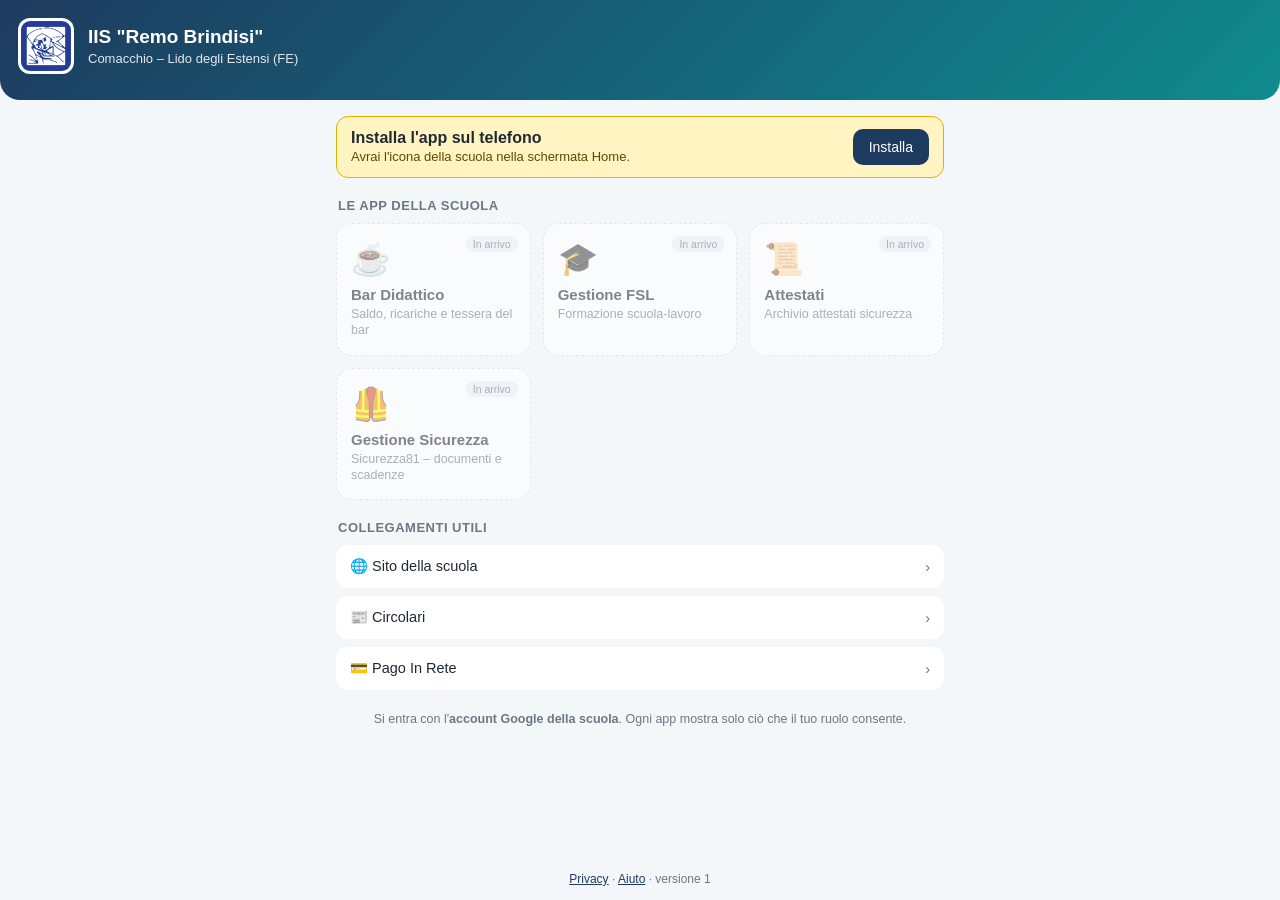
==== sito/index.html @ 9ac622b9 "Portale IIS Remo Brindisi 1.0: app installabile e materiale per Google Play Co-Authored-By: Claude O" ====
<!DOCTYPE html>
<html lang="it">
<head>
<meta charset="utf-8">
<meta name="viewport" content="width=device-width, initial-scale=1, viewport-fit=cover">
<title>IIS "Remo Brindisi" – App della scuola</title>
<meta name="description" content="Le app dell'IIS Remo Brindisi di Comacchio – Lido degli Estensi: Bar Didattico, Gestione FSL, Attestati, Gestione Sicurezza.">
<meta name="theme-color" content="#1d3a5f">
<link rel="manifest" href="manifest.webmanifest">
<link rel="icon" type="image/png" sizes="32x32" href="icone/favicon-32.png">
<link rel="icon" type="image/png" sizes="48x48" href="icone/favicon-48.png">
<link rel="apple-touch-icon" href="icone/apple-touch-icon.png">
<meta name="apple-mobile-web-app-capable" content="yes">
<meta name="apple-mobile-web-app-title" content="Brindisi">
<meta name="apple-mobile-web-app-status-bar-style" content="black-translucent">
<link rel="stylesheet" href="stile.css">
</head>
<body>
<header class="testa">
  <img class="logo" src="icone/logo.png" alt="Logo IIS Remo Brindisi" width="56" height="56">
  <div>
    <h1 id="nomeScuola">IIS "Remo Brindisi"</h1>
    <p id="sottotitolo">Comacchio – Lido degli Estensi (FE)</p>
  </div>
</header>

<main>
  <div id="installa" class="installa" hidden>
    <div><b>Installa l'app sul telefono</b><span id="installaTesto">Avrai l'icona della scuola nella schermata Home.</span></div>
    <button id="installaBtn" type="button">Installa</button>
  </div>

  <h2>Le app della scuola</h2>
  <div id="griglia" class="griglia"></div>

  <h2 id="titoloLink">Collegamenti utili</h2>
  <div id="collegamenti"></div>

  <p class="nota">Si entra con l'<b>account Google della scuola</b>. Ogni app mostra solo ciò che il tuo ruolo consente.</p>
</main>

<footer>
  <a href="privacy.html">Privacy</a> · <a href="aiuto.html">Aiuto</a> · <span id="versione"></span>
</footer>

<script src="config.js"></script>
<script src="app.js"></script>
</body>
</html>
---- sito/stile.css ----
:root { --blu: #1d3a5f; --blu-logo: #243c96; --acqua: #0f8b8d; --chiaro: #f4f7fa; --bordo: #d5dee8; --testo: #1f2933; --grigio: #6b7785; }
* { box-sizing: border-box; }
html, body { margin: 0; padding: 0; }
body { font-family: "Segoe UI", Roboto, Arial, sans-serif; color: var(--testo); background: var(--chiaro); min-height: 100vh; display: flex; flex-direction: column; }
a { color: var(--blu); }
.testa { background: linear-gradient(135deg, var(--blu), var(--acqua)); color: #fff; display: flex; gap: 14px; align-items: center;
  padding: calc(18px + env(safe-area-inset-top)) 18px 26px; border-radius: 0 0 20px 20px; }
.logo { width: 56px; height: 56px; border-radius: 12px; background: #fff; padding: 3px; flex: none; }
.testa h1 { font-size: 19px; margin: 0; }
.testa p { margin: 3px 0 0; font-size: 13px; opacity: .88; }
main { flex: 1; width: 100%; max-width: 640px; margin: 0 auto; padding: 0 16px 20px; }
h2 { font-size: 13px; color: var(--grigio); text-transform: uppercase; letter-spacing: .5px; margin: 20px 2px 10px; }
.griglia { display: grid; grid-template-columns: 1fr 1fr; gap: 12px; }
.tile { display: block; background: #fff; border-radius: 16px; padding: 16px 14px; text-decoration: none; color: inherit; box-shadow: 0 2px 8px rgba(0,0,0,.08); border: 1px solid transparent; position: relative; min-height: 132px; }
.tile:active { transform: scale(.98); }
.tile:focus-visible { outline: 3px solid #9cc2e8; }
.tile .ico { font-size: 32px; display: block; margin-bottom: 8px; }
.tile b { display: block; font-size: 15px; }
.tile small { color: var(--grigio); font-size: 12.5px; display: block; margin-top: 3px; line-height: 1.3; }
.tile .per { position: absolute; top: 12px; right: 12px; font-size: 10.5px; color: var(--blu); background: #e2edf8; border-radius: 8px; padding: 2px 7px; }
.tile.arrivo { opacity: .55; cursor: default; box-shadow: none; border: 1px dashed var(--bordo); }
.tile.arrivo .per { background: #eceff3; color: var(--grigio); }
.link { display: flex; justify-content: space-between; align-items: center; background: #fff; border-radius: 12px; padding: 13px 14px; margin-bottom: 8px; text-decoration: none; color: inherit; font-size: 14.5px; }
.link span:last-child { color: var(--grigio); }
.installa { display: flex; gap: 12px; align-items: center; justify-content: space-between; background: #fff4c2; border: 1px solid #e0b100; border-radius: 12px; padding: 12px 14px; margin-top: 16px; }
.installa b { display: block; }
.installa span { font-size: 13px; color: #5b4a00; }
.installa button, .btn { background: var(--blu); color: #fff; border: none; border-radius: 10px; padding: 10px 16px; font-size: 14px; cursor: pointer; flex: none; }
.nota { font-size: 12.5px; color: var(--grigio); text-align: center; margin-top: 22px; }
footer { text-align: center; font-size: 12px; color: var(--grigio); padding: 14px 10px calc(14px + env(safe-area-inset-bottom)); }
.pagina { max-width: 720px; margin: 0 auto; padding: 18px 18px 30px; line-height: 1.55; font-size: 15px; }
.pagina h1 { color: var(--blu); font-size: 22px; }
.pagina h2 { font-size: 16px; color: var(--blu); text-transform: none; letter-spacing: 0; margin: 22px 0 6px; }
.offline { text-align: center; padding: 60px 24px; }
.offline .ico { font-size: 54px; }
@media (min-width: 560px) { .griglia { grid-template-columns: 1fr 1fr 1fr; } }
@media (prefers-color-scheme: dark) {
  body { background: #0f1720; color: #e6edf3; }
  .tile, .link { background: #182330; box-shadow: none; }
  .tile small, h2, .nota, footer, .link span:last-child { color: #9fb0c2; }
  .tile .per { background: #22364d; color: #cfe0f2; }
  .tile.arrivo { border-color: #2a3a4c; }
  a { color: #9cc2e8; }
}
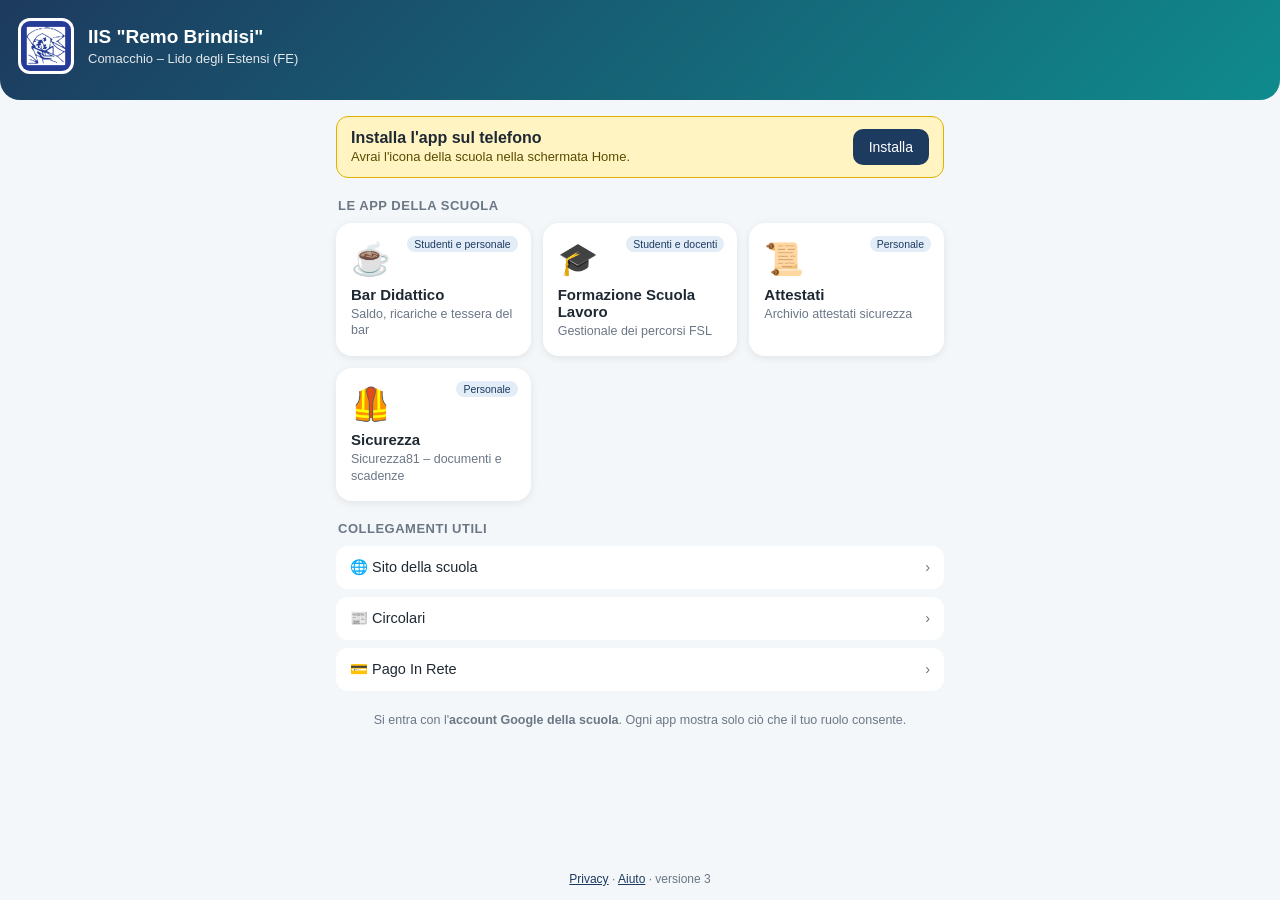
==== commit 717de65d: "Nomi aggiornati in descrizioni, privacy e scheda Play; nota sulla pubblicazione con GitHub Pages Co-" ====
--- a/sito/index.html
+++ b/sito/index.html
@@ -4,7 +4,7 @@
 <meta charset="utf-8">
 <meta name="viewport" content="width=device-width, initial-scale=1, viewport-fit=cover">
 <title>IIS "Remo Brindisi" – App della scuola</title>
-<meta name="description" content="Le app dell'IIS Remo Brindisi di Comacchio – Lido degli Estensi: Bar Didattico, Gestione FSL, Attestati, Gestione Sicurezza.">
+<meta name="description" content="Le app dell'IIS Remo Brindisi di Comacchio – Lido degli Estensi: Bar Didattico, Formazione Scuola Lavoro, Attestati, Sicurezza.">
 <meta name="theme-color" content="#1d3a5f">
 <link rel="manifest" href="manifest.webmanifest">
 <link rel="icon" type="image/png" sizes="32x32" href="icone/favicon-32.png">
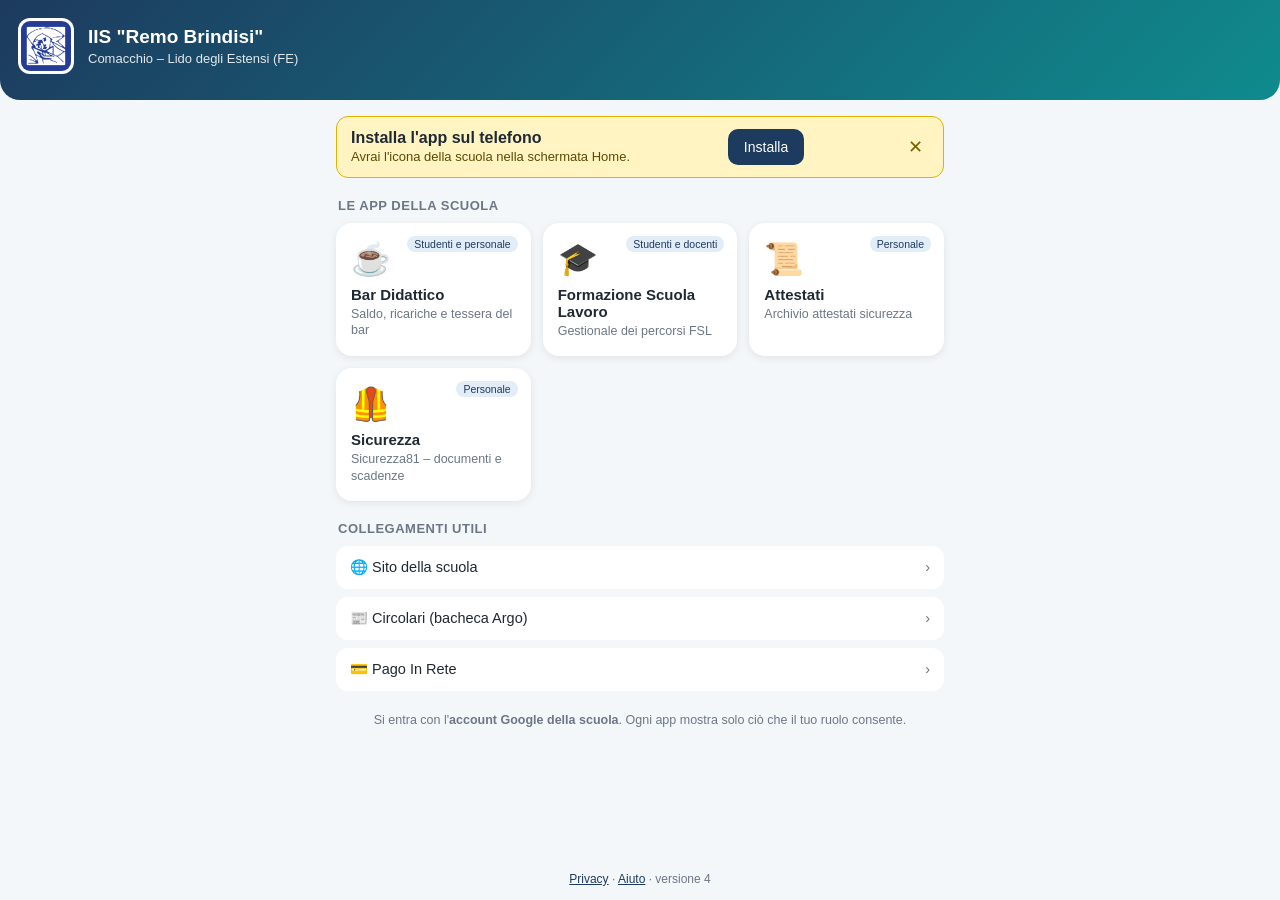
==== commit 1cd1b7cc: "Circolari dalla bacheca Argo (portaleargo.it); riquadro Installa nascosto nell'app installata, dopo " ====
--- a/sito/index.html
+++ b/sito/index.html
@@ -28,6 +28,7 @@
   <div id="installa" class="installa" hidden>
     <div><b>Installa l'app sul telefono</b><span id="installaTesto">Avrai l'icona della scuola nella schermata Home.</span></div>
     <button id="installaBtn" type="button">Installa</button>
+    <button id="installaChiudi" class="chiudi" type="button" aria-label="Non mostrare più">✕</button>
   </div>
 
   <h2>Le app della scuola</h2>
--- a/sito/stile.css
+++ b/sito/stile.css
@@ -25,6 +25,7 @@
 .installa { display: flex; gap: 12px; align-items: center; justify-content: space-between; background: #fff4c2; border: 1px solid #e0b100; border-radius: 12px; padding: 12px 14px; margin-top: 16px; }
 .installa b { display: block; }
 .installa span { font-size: 13px; color: #5b4a00; }
+.installa .chiudi { background: none; border: none; color: #7a6400; font-size: 18px; padding: 4px 6px; cursor: pointer; flex: none; }
 .installa button, .btn { background: var(--blu); color: #fff; border: none; border-radius: 10px; padding: 10px 16px; font-size: 14px; cursor: pointer; flex: none; }
 .nota { font-size: 12.5px; color: var(--grigio); text-align: center; margin-top: 22px; }
 footer { text-align: center; font-size: 12px; color: var(--grigio); padding: 14px 10px calc(14px + env(safe-area-inset-bottom)); }
